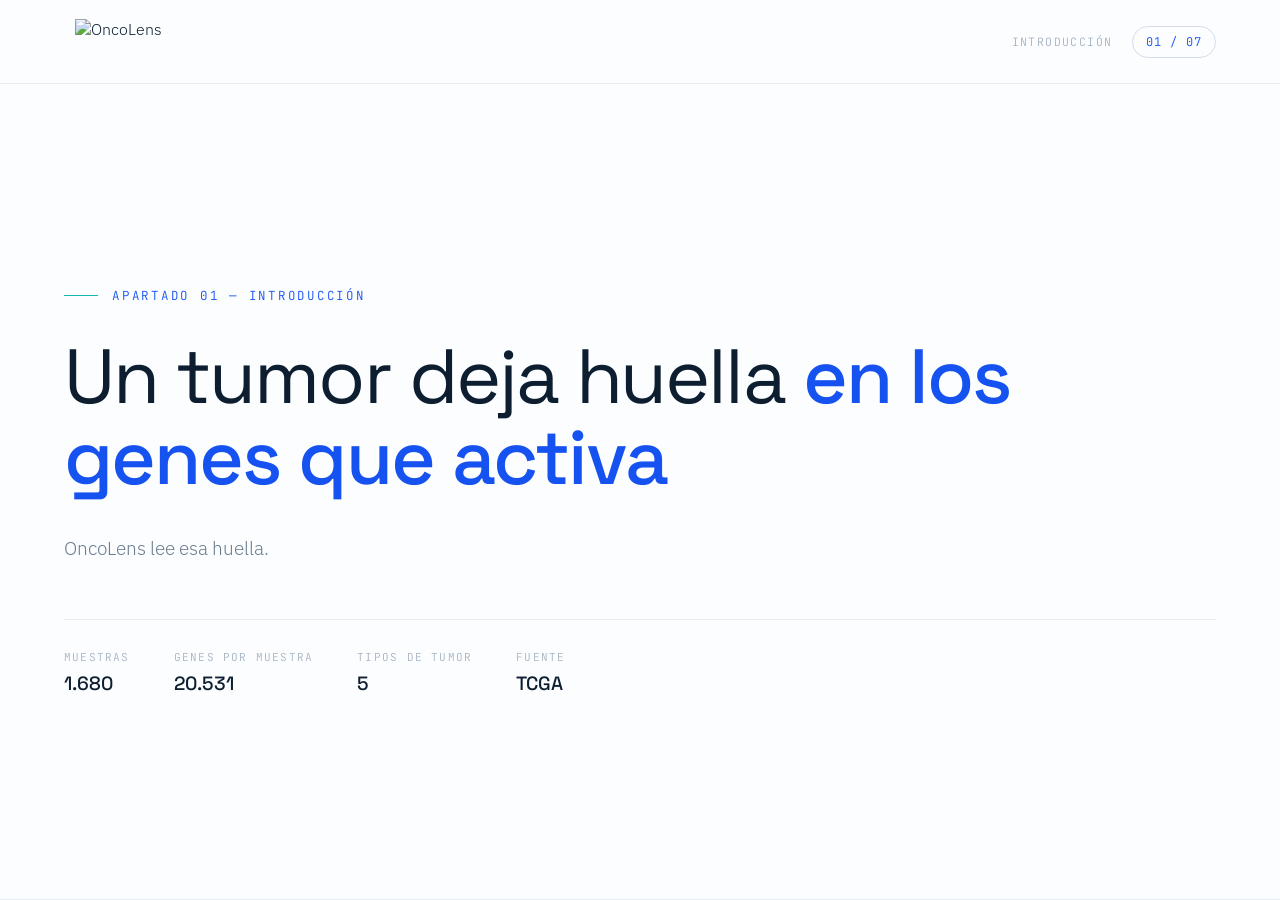
==== docs/tour/01-intro oncolens/index-01intro.html @ 460b9882 "feat(web): added script zoom skin" ====
<!DOCTYPE html>
<html lang="es">
<head>
  <meta charset="UTF-8">
  <meta name="viewport" content="width=device-width, initial-scale=1.0">
  <title>OncoLens · 01 Introducción</title>

  <link rel="preconnect" href="https://fonts.googleapis.com">
  <link rel="preconnect" href="https://fonts.gstatic.com" crossorigin>
  <link href="https://fonts.googleapis.com/css2?family=Space+Grotesk:wght@300;400;500;600&family=IBM+Plex+Sans:wght@300;400;500&family=JetBrains+Mono:wght@300;400;500&display=swap" rel="stylesheet">

  <link rel="stylesheet" href="../styles-tour.css">
  <link rel="stylesheet" href="../lente-styles.css">
</head>
<body class="tour-page">

<header class="tour-header">
  <a href="../../index.html" class="tour-logo">
    <img src="../../assets/img/logo/logo-OncoLens-Lupa-Genomics & Research.png"
         srcset="../../assets/img/logo-oncolens@2x.png 2x, ../../assets/img/logo-oncolens@3x.png 3x"
         alt="OncoLens" width="168" height="46">
  </a>
  <nav class="tour-nav">
    <span class="tour-chapter">Introducción</span>
    <span class="tour-progress">01 / 07</span>
  </nav>
</header>

<main class="tour-container">

  <!-- 1 · PORTADA -->
  <section class="tour-section tour-cover">
    <div class="tour-inner">
      <p class="tour-eyebrow">Apartado 01 — Introducción</p>
      <h1 class="tour-display">Un tumor deja huella <strong>en los genes que activa</strong></h1>
      <p class="tour-lead">OncoLens lee esa huella.</p>
      <dl class="tour-cover-meta">
        <div><dt>Muestras</dt><dd>1.680</dd></div>
        <div><dt>Genes por muestra</dt><dd>20.531</dd></div>
        <div><dt>Tipos de tumor</dt><dd>5</dd></div>
        <div><dt>Fuente</dt><dd>TCGA</dd></div>
      </dl>
    </div>
  </section>

  <!-- 2 · QUÉ ES -->
  <section class="tour-section tour-section--surface">
    <div class="tour-inner">
      <p class="tour-eyebrow">Qué es y qué hace</p>
      <h2 class="tour-h2">Una aplicación web que clasifica tejido a partir de su perfil molecular</h2>
      <p class="tour-lead">OncoLens diferencia muestras de tejido obtenidas en una biopsia entre <strong>tejido sano y tejido tumoral</strong>. Si el tejido es tumoral, distingue después entre <strong>cinco tipos de cáncer</strong>.</p>
      <div class="tour-grid">
        <article class="tour-card"><span class="tour-card-num">BRCA</span><p><strong>Mama</strong></p></article>
        <article class="tour-card"><span class="tour-card-num">KIRC</span><p><strong>Riñón</strong></p></article>
        <article class="tour-card"><span class="tour-card-num">LUAD</span><p><strong>Pulmón</strong></p></article>
        <article class="tour-card"><span class="tour-card-num">PRAD</span><p><strong>Próstata</strong></p></article>
        <article class="tour-card"><span class="tour-card-num">COAD</span><p><strong>Colon</strong></p></article>
      </div>
    </div>
  </section>

  <!-- 3 · CÓMO FUNCIONA -->
  <section class="tour-section">
    <div class="tour-inner">
      <p class="tour-eyebrow">Cómo funciona</p>
      <h2 class="tour-h2">Se le entrega un archivo, devuelve una clasificación</h2>
      <p class="tour-lead">El programa admite un documento <em>xlsx</em>, <em>csv</em> o <em>tsv</em> con la expresión génica RNA-Seq de la muestra. A partir de ahí, dos modelos entrenados en cascada responden en orden.</p>
      <div class="tour-chain">
        <div class="tour-chain-node"><span>Entrada</span><strong>Archivo RNA-Seq</strong></div>
        <div class="tour-chain-link" aria-hidden="true">
          <svg width="20" height="14" viewBox="0 0 20 14" fill="none"><path d="M1 7h17M18 7l-5-5M18 7l-5 5" stroke="currentColor" stroke-width="1.4" stroke-linecap="round" stroke-linejoin="round"/></svg>
        </div>
        <div class="tour-chain-node is-accent"><span>Modelo 1</span><strong>¿Tumoral o sano?</strong></div>
        <div class="tour-chain-link" aria-hidden="true">
          <svg width="20" height="14" viewBox="0 0 20 14" fill="none"><path d="M1 7h17M18 7l-5-5M18 7l-5 5" stroke="currentColor" stroke-width="1.4" stroke-linecap="round" stroke-linejoin="round"/></svg>
        </div>
        <div class="tour-chain-node is-data"><span>Modelo 2</span><strong>¿De qué órgano?</strong></div>
      </div>
      <p class="tour-note">Si el Modelo 1 concluye que el tejido es sano, el proceso termina ahí. Solo las muestras clasificadas como tumorales pasan al Modelo 2.</p>
    </div>
  </section>

  <section class="tour-section tour-section--surface">
  <div class="tour-inner tour-split">
    <div>
      <p class="tour-eyebrow">Biología · antes de empezar</p>
      <h2 class="tour-h2">Todo esto ocurre <strong>a una escala que no vemos</strong></h2>
      <p class="tour-lead">Una biopsia empieza aquí: en un cuerpo, en un trozo de tejido del tamaño de un grano de arroz.</p>
      <p class="tour-lead">Dentro hay células. Dentro de cada célula, un núcleo. Y dentro del núcleo, los genes cuya actividad mide OncoLens.</p>

      <dl class="lens-readout">
        <div>
          <dt>Campo de visión</dt>
          <dd><span id="fovN">28,0</span> <em id="fovU">cm</em></dd>
        </div>
        <div>
          <dt>Aumento</dt>
          <dd>×<span id="magN">1</span></dd>
        </div>
      </dl>

      <div class="lens-ctl">
        <button type="button" class="lens-btn" id="lensPlay">Descender de escala</button>
        <span class="lens-hint">o arrastra sobre la imagen</span>
      </div>

      <p class="tour-note">Maqueta con dos capas de seis. Faltan tejido, célula, núcleo y ADN.</p>
    </div>

    <figure class="tour-figure">
      <div class="lens" id="lens">
        <div class="lens-layer" id="lensA"><img src="lente-01-brazo.webp" alt="Brazo sostenido por una mano"></div>
        <div class="lens-layer" id="lensB"><img src="lente-02-piel.webp" alt="Superficie de la piel ampliada"></div>
        <div class="lens-ret"><span></span><span></span><span></span><span></span></div>
        <div class="lens-scale"><b><span id="barN">28,0</span><i id="barU">cm</i></b><u></u></div>
      </div>
      <figcaption class="tour-figcaption">De la piel a la superficie cutánea · 28 cm → 1,2 mm</figcaption>
      <div class="lens-credits">
        <p><span>01</span> Brazo — <a href="https://www.pexels.com/" target="_blank" rel="noopener">Pexels</a> · licencia libre</p>
        <p><span>02</span> Superficie cutánea — <a href="https://www.pexels.com/" target="_blank" rel="noopener">Pexels</a> · licencia libre</p>
        <p><span>03</span> Tejido — KRT5 en cáncer de piel, anticuerpo CAB000027 · <a href="https://www.proteinatlas.org/ENSG00000186081-KRT5/cancer/skin+cancer#img" target="_blank" rel="noopener">Human Protein Atlas</a> · <a href="https://creativecommons.org/licenses/by/4.0/" target="_blank" rel="noopener">CC BY 4.0</a></p>
      </div>
    </figure>
  </div>
</section>


  <!-- 4 · BIOLOGÍA · EL ADN -->
  <section class="tour-section tour-section--surface">
    <div class="tour-inner tour-split">
      <div>
        <p class="tour-eyebrow">Biología · 1 de 4</p>
        <h2 class="tour-h2">Cada célula guarda un libro de recetas</h2>
        <p class="tour-lead">En cada célula de nuestro organismo hay un <strong>núcleo</strong> donde se almacena la información genética en forma de <strong>ADN</strong>.</p>
        <p class="tour-lead">El ADN es una molécula que contiene todas las instrucciones necesarias para que funcione el cuerpo. El manual de instrucciones de la vida.</p>
      </div>
      <figure class="tour-figure">
        <svg viewBox="0 0 200 380" xmlns="http://www.w3.org/2000/svg" role="img" aria-label="Doble hélice de ADN">
        <line x1="85.1" y1="10.0" x2="114.9" y2="10.0" stroke="#A6B4C2" stroke-width="3.2" stroke-linecap="round"/>
        <line x1="66.6" y1="24.6" x2="133.4" y2="24.6" stroke="#14B8B3" stroke-width="3.2" stroke-linecap="round"/>
        <line x1="55.7" y1="39.2" x2="144.3" y2="39.2" stroke="#A6B4C2" stroke-width="3.2" stroke-linecap="round"/>
        <line x1="55.0" y1="53.8" x2="145.0" y2="53.8" stroke="#14B8B3" stroke-width="3.2" stroke-linecap="round"/>
        <line x1="64.6" y1="68.4" x2="135.4" y2="68.4" stroke="#A6B4C2" stroke-width="3.2" stroke-linecap="round"/>
        <line x1="82.2" y1="83.0" x2="117.8" y2="83.0" stroke="#14B8B3" stroke-width="3.2" stroke-linecap="round"/>
        <line x1="75.2" y1="112.2" x2="124.8" y2="112.2" stroke="#A6B4C2" stroke-width="3.2" stroke-linecap="round"/>
        <line x1="60.1" y1="126.8" x2="139.9" y2="126.8" stroke="#14B8B3" stroke-width="3.2" stroke-linecap="round"/>
        <line x1="54.0" y1="141.4" x2="146.0" y2="141.4" stroke="#A6B4C2" stroke-width="3.2" stroke-linecap="round"/>
        <line x1="58.5" y1="156.0" x2="141.5" y2="156.0" stroke="#14B8B3" stroke-width="3.2" stroke-linecap="round"/>
        <line x1="72.5" y1="170.6" x2="127.5" y2="170.6" stroke="#A6B4C2" stroke-width="3.2" stroke-linecap="round"/>
        <line x1="85.4" y1="199.8" x2="114.6" y2="199.8" stroke="#14B8B3" stroke-width="3.2" stroke-linecap="round"/>
        <line x1="66.8" y1="214.4" x2="133.2" y2="214.4" stroke="#A6B4C2" stroke-width="3.2" stroke-linecap="round"/>
        <line x1="55.8" y1="229.0" x2="144.2" y2="229.0" stroke="#14B8B3" stroke-width="3.2" stroke-linecap="round"/>
        <line x1="54.9" y1="243.6" x2="145.1" y2="243.6" stroke="#A6B4C2" stroke-width="3.2" stroke-linecap="round"/>
        <line x1="64.4" y1="258.2" x2="135.6" y2="258.2" stroke="#14B8B3" stroke-width="3.2" stroke-linecap="round"/>
        <line x1="81.9" y1="272.8" x2="118.1" y2="272.8" stroke="#A6B4C2" stroke-width="3.2" stroke-linecap="round"/>
        <line x1="75.5" y1="302.0" x2="124.5" y2="302.0" stroke="#14B8B3" stroke-width="3.2" stroke-linecap="round"/>
        <line x1="60.2" y1="316.6" x2="139.8" y2="316.6" stroke="#A6B4C2" stroke-width="3.2" stroke-linecap="round"/>
        <line x1="54.0" y1="331.2" x2="146.0" y2="331.2" stroke="#14B8B3" stroke-width="3.2" stroke-linecap="round"/>
        <line x1="58.4" y1="345.8" x2="141.6" y2="345.8" stroke="#A6B4C2" stroke-width="3.2" stroke-linecap="round"/>
        <line x1="72.2" y1="360.4" x2="127.8" y2="360.4" stroke="#14B8B3" stroke-width="3.2" stroke-linecap="round"/>
        <path d="M100.0,0.0 L112.4,8.3 L123.9,16.5 L133.6,24.8 L140.8,33.0 L145.0,41.3 L145.9,49.6 L143.3,57.8 L137.6,66.1 L129.0,74.3 L118.3,82.6 L106.3,90.9 L93.7,99.1 L81.7,107.4 L71.0,115.7 L62.4,123.9 L56.7,132.2 L54.1,140.4 L55.0,148.7 L59.2,157.0 L66.4,165.2 L76.1,173.5 L87.6,181.7 L100.0,190.0 L112.4,198.3 L123.9,206.5 L133.6,214.8 L140.8,223.0 L145.0,231.3 L145.9,239.6 L143.3,247.8 L137.6,256.1 L129.0,264.3 L118.3,272.6 L106.3,280.9 L93.7,289.1 L81.7,297.4 L71.0,305.7 L62.4,313.9 L56.7,322.2 L54.1,330.4 L55.0,338.7 L59.2,347.0 L66.4,355.2 L76.1,363.5 L87.6,371.7 L100.0,380.0" fill="none" stroke="#1652F0" stroke-width="5.5" stroke-linecap="round" stroke-linejoin="round"/>
        <path d="M100.0,0.0 L87.6,8.3 L76.1,16.5 L66.4,24.8 L59.2,33.0 L55.0,41.3 L54.1,49.6 L56.7,57.8 L62.4,66.1 L71.0,74.3 L81.7,82.6 L93.7,90.9 L106.3,99.1 L118.3,107.4 L129.0,115.7 L137.6,123.9 L143.3,132.2 L145.9,140.4 L145.0,148.7 L140.8,157.0 L133.6,165.2 L123.9,173.5 L112.4,181.7 L100.0,190.0 L87.6,198.3 L76.1,206.5 L66.4,214.8 L59.2,223.0 L55.0,231.3 L54.1,239.6 L56.7,247.8 L62.4,256.1 L71.0,264.3 L81.7,272.6 L93.7,280.9 L106.3,289.1 L118.3,297.4 L129.0,305.7 L137.6,313.9 L143.3,322.2 L145.9,330.4 L145.0,338.7 L140.8,347.0 L133.6,355.2 L123.9,363.5 L112.4,371.7 L100.0,380.0" fill="none" stroke="#0C1E30" stroke-width="5.5" stroke-linecap="round" stroke-linejoin="round" opacity="0.82"/>
      </svg>
        <figcaption class="tour-figcaption">ADN — doble hélice</figcaption>
      </figure>
    </div>
  </section>

  <!-- 5 · BIOLOGÍA · LOS GENES -->
  <section class="tour-section">
    <div class="tour-inner">
      <p class="tour-eyebrow">Biología · 2 de 4</p>
      <h2 class="tour-h2">Esa molécula está dividida en genes</h2>
      <p class="tour-lead">Cada <strong>gen</strong> es una instrucción concreta para hacer una cosa específica. El genoma humano tiene unos <strong>20.000</strong>.</p>
      <p class="tour-lead">Pero no todos están activos a la vez. Todas las células tienen los mismos genes y cada tipo de célula usa solo algunos: una célula de pulmón enciende un conjunto distinto al de una célula de próstata. Mismo libro, recetas diferentes.</p>
      <p class="tour-note">A ese nivel de actividad de cada gen se le llama <strong>expresión génica</strong>. Un gen puede estar apagado, a medio gas, o funcionando a pleno rendimiento.</p>
    </div>
  </section>

  <!-- 6 · BIOLOGÍA · EL mRNA -->
  <section class="tour-section tour-section--surface">
    <div class="tour-inner">
      <p class="tour-eyebrow">Biología · 3 de 4</p>
      <h2 class="tour-h2">Un gen activo se copia en ARN mensajero</h2>
      <p class="tour-lead">Cuando la célula necesita una instrucción, hace <strong>copias temporales</strong> de ese gen. Esas copias se llaman <strong>ARN mensajero</strong> (mRNA). Son la fotocopia que llevas a la cocina para no manchar el libro.</p>
      <p class="tour-lead">Con esa fotocopia la célula fabrica una <strong>proteína</strong>, y las proteínas hacen todo el trabajo: colágeno para la piel, hemoglobina para transportar oxígeno, enzimas para digerir. Cuanto más se usa una receta, más fotocopias hay.</p>
      <div class="tour-chain">
        <div class="tour-chain-node"><span>Núcleo</span><strong>ADN</strong></div>
        <div class="tour-chain-link" aria-hidden="true">
          <svg width="20" height="14" viewBox="0 0 20 14" fill="none"><path d="M1 7h17M18 7l-5-5M18 7l-5 5" stroke="currentColor" stroke-width="1.4" stroke-linecap="round" stroke-linejoin="round"/></svg>
        </div>
        <div class="tour-chain-node"><span>Segmento</span><strong>Gen activo</strong></div>
        <div class="tour-chain-link" aria-hidden="true">
          <svg width="20" height="14" viewBox="0 0 20 14" fill="none"><path d="M1 7h17M18 7l-5-5M18 7l-5 5" stroke="currentColor" stroke-width="1.4" stroke-linecap="round" stroke-linejoin="round"/></svg>
        </div>
        <div class="tour-chain-node is-accent"><span>Copia temporal</span><strong>mRNA</strong></div>
        <div class="tour-chain-link" aria-hidden="true">
          <svg width="20" height="14" viewBox="0 0 20 14" fill="none"><path d="M1 7h17M18 7l-5-5M18 7l-5 5" stroke="currentColor" stroke-width="1.4" stroke-linecap="round" stroke-linejoin="round"/></svg>
        </div>
        <div class="tour-chain-node is-data"><span>Producto</span><strong>Proteína</strong></div>
      </div>
    </div>
  </section>

  <!-- 7 · BIOLOGÍA · RNA-SEQ -->
  <section class="tour-section">
    <div class="tour-inner">
      <p class="tour-eyebrow">Biología · 4 de 4</p>
      <h2 class="tour-h2">RNA-Seq cuenta esas copias</h2>
      <p class="tour-lead">Es la técnica de laboratorio que mide qué genes están activos en una muestra de tejido, y cuánto.</p>
      <div class="tour-steps">
        <div class="tour-step">
          <span class="tour-step-num">01</span>
          <div class="tour-step-body"><h4>Extraer</h4><p>Se aísla todo el ARN mensajero presente en la muestra de tejido.</p></div>
        </div>
        <div class="tour-step">
          <span class="tour-step-num">02</span>
          <div class="tour-step-body"><h4>Secuenciar</h4><p>Se corta en fragmentos pequeños y se identifica de qué gen procede cada uno.</p></div>
        </div>
        <div class="tour-step">
          <span class="tour-step-num">03</span>
          <div class="tour-step-body"><h4>Contar</h4><p>Se suman las copias de cada gen. Más copias, más activo está ese gen.</p></div>
        </div>
        <div class="tour-step">
          <span class="tour-step-num">04</span>
          <div class="tour-step-body"><h4>Obtener el perfil</h4><p>Un número por gen: <strong>20.531 valores</strong> que describen ese tejido por completo.</p></div>
        </div>
      </div>
      <p class="tour-note">Un tumor tiene un patrón de expresión distinto al del tejido sano del mismo órgano. Esa diferencia es lo que el modelo aprende a detectar.</p>
    </div>
  </section>

  <!-- 8 · QUÉ SOLUCIONA -->
  <section class="tour-section tour-section--surface">
    <div class="tour-inner">
      <p class="tour-eyebrow">Qué soluciona</p>
      <h2 class="tour-h2">Una segunda capa de evidencia, molecular y rápida</h2>
      <p class="tour-lead">Determinar el origen de un tumor es hoy trabajo de la histopatología, y en casos ambiguos el margen de duda es real. Un perfil molecular no la reemplaza, pero aporta un criterio independiente basado en datos.</p>
      <div class="tour-grid">
        <article class="tour-card">
          <span class="tour-card-num">01</span>
          <h3 class="tour-h3">Automatiza el análisis</h3>
          <p>Clasifica un perfil de 20.531 genes en segundos, sin intervención manual.</p>
        </article>
        <article class="tour-card">
          <span class="tour-card-num">02</span>
          <h3 class="tour-h3">Explica su decisión</h3>
          <p>Devuelve qué genes pesaron en el resultado. No es una caja negra.</p>
        </article>
        <article class="tour-card">
          <span class="tour-card-num">03</span>
          <h3 class="tour-h3">Acelera la investigación</h3>
          <p>Permite tipificar lotes de muestras y explorar patrones de expresión.</p>
        </article>
      </div>
    </div>
  </section>

  <!-- 9 · A QUIÉN VA DIRIGIDO -->
  <section class="tour-section">
    <div class="tour-inner">
      <p class="tour-eyebrow">A quién va dirigido</p>
      <h2 class="tour-h2">A quien trabaja con datos genómicos, o quiere entenderlos</h2>
      <div class="tour-limits">
        <article class="tour-limit">
          <h4>Investigación en oncología</h4>
          <p>Grupos que trabajan con perfiles de expresión y necesitan tipificar muestras.</p>
        </article>
        <article class="tour-limit">
          <h4>Laboratorios moleculares</h4>
          <p>Como herramienta de apoyo y contraste sobre datos ya secuenciados.</p>
        </article>
        <article class="tour-limit">
          <h4>Docencia y aprendizaje</h4>
          <p>Estudiantes de bioinformática y ciencia de datos que quieren ver un pipeline real de principio a fin.</p>
        </article>
      </div>
    </div>
  </section>

  <!-- 10 · LO QUE NO ES -->
  <section class="tour-section tour-section--surface">
    <div class="tour-inner">
      <p class="tour-eyebrow">Lo que no es</p>
      <h2 class="tour-h2">Los límites, con la misma honestidad</h2>
      <div class="tour-callout">
        <span>Aviso</span>
        <p><strong>OncoLens no es una herramienta diagnóstica.</strong> Es un proyecto académico de apoyo a la investigación. Sus resultados no constituyen un diagnóstico médico ni sustituyen la valoración de un profesional sanitario.</p>
      </div>
      <div class="tour-limits">
        <article class="tour-limit">
          <h4>Cinco tipos, no todos</h4>
          <p>Ante un tumor de otro órgano devolvería una de esas cinco etiquetas, necesariamente equivocada.</p>
        </article>
        <article class="tour-limit">
          <h4>Población no representativa</h4>
          <p>TCGA recoge mayoritariamente población estadounidense. La generalización a otras poblaciones no está validada.</p>
        </article>
        <article class="tour-limit">
          <h4>No sustituye al patólogo</h4>
          <p>El diagnóstico se establece por histopatología. Esto es una capa complementaria, nunca un reemplazo.</p>
        </article>
        <article class="tour-limit">
          <h4>Sin contexto clínico</h4>
          <p>El modelo solo ve expresión génica: ni edad, ni sexo, ni historial, ni datos de la biopsia.</p>
        </article>
      </div>
    </div>
  </section>

  <!-- 11 · CIERRE + SIGUIENTE -->
  <section class="tour-section tour-section--end">
    <div class="tour-end-inner">
      <p class="tour-end-label">Siguiente apartado</p>
      <p class="tour-end-next">02 · Los datos y la metodología</p>
      <button type="button" class="tour-btn-next" onclick="nextApartado()">
        Continuar
        <svg width="17" height="17" viewBox="0 0 16 16" fill="none" aria-hidden="true">
          <path d="M3 8h10M13 8L9 4M13 8l-4 4" stroke="currentColor" stroke-width="1.4" stroke-linecap="round" stroke-linejoin="round"/>
        </svg>
      </button>
      <p class="tour-hint">También puedes pulsar <kbd>→</kbd> o <kbd>Espacio</kbd></p>
    </div>
    <footer class="tour-footer">
      <p>OncoLens · Proyecto académico · Bootcamp Data Analyst II · 2026</p>
    </footer>
  </section>

</main>

<!--<script src="../script-tour.js"></script>-->
<script src="../lente-script.js"></script>
</body>
</html>
---- docs/tour/styles-tour.css ----
/* =============================================================
   STYLES-TOUR.CSS — Modo presentación de OncoLens
   Mismos tokens que style.css. Tipografía escalada para
   proyección: cada sección ocupa una pantalla.
   ============================================================= */

:root {
  --bg: #FBFDFF;
  --surface: #FFFFFF;
  --ink: #0C1E30;
  --ink-soft: #6B7C8F;
  --ink-faint: #A6B4C2;
  --accent: #1652F0;
  --accent-hover: #0F3FC7;
  --line: #E7EDF4;
  --line-strong: #D2DCE8;
  --data: #14B8B3;

  --font-display: 'Space Grotesk', sans-serif;
  --font-body: 'IBM Plex Sans', sans-serif;
  --font-mono: 'JetBrains Mono', monospace;

  --header-h: 84px;
  --gutter: 64px;
}

* { margin: 0; padding: 0; box-sizing: border-box; }

html { scroll-behavior: smooth; }

body.tour-page {
  background: var(--bg);
  color: var(--ink);
  font-family: var(--font-body);
  font-weight: 300;
  -webkit-font-smoothing: antialiased;
  overflow-x: hidden;
}

a { color: inherit; text-decoration: none; }

/* =============================================================
   CABECERA
   ============================================================= */

.tour-header {
  position: fixed;
  inset: 0 0 auto 0;
  height: var(--header-h);
  display: flex;
  align-items: center;
  justify-content: space-between;
  padding: 0 var(--gutter) 0 calc(var(--gutter) + 11px);
  background: rgba(251, 253, 255, 0.86);
  backdrop-filter: blur(14px);
  -webkit-backdrop-filter: blur(14px);
  border-bottom: 1px solid var(--line);
  z-index: 100;
}

.tour-logo img {
  height: 46px;
  width: auto;
  display: block;
}

.tour-logo:focus-visible {
  outline: 2px solid var(--accent);
  outline-offset: 6px;
  border-radius: 4px;
}

.tour-nav {
  display: flex;
  align-items: center;
  gap: 20px;
}

.tour-chapter {
  font-family: var(--font-mono);
  font-size: 11.5px;
  letter-spacing: 0.12em;
  text-transform: uppercase;
  color: var(--ink-faint);
}

.tour-progress {
  font-family: var(--font-mono);
  font-size: 12px;
  letter-spacing: 0.08em;
  color: var(--accent);
  padding: 7px 13px;
  border: 1px solid var(--line-strong);
  border-radius: 100px;
}

/* =============================================================
   CONTENEDOR CON SCROLL SNAP
   ============================================================= */

.tour-container {
  margin-top: var(--header-h);
  height: calc(100vh - var(--header-h));
  overflow-y: scroll;
  scroll-snap-type: y mandatory;
  scroll-behavior: smooth;
  scrollbar-width: none;
}

.tour-container::-webkit-scrollbar { display: none; }

/* =============================================================
   SECCIONES
   ============================================================= */

.tour-section {
  min-height: calc(100vh - var(--header-h));
  scroll-snap-align: start;
  scroll-snap-stop: always;
  display: flex;
  align-items: center;
  padding: 72px var(--gutter);
  border-bottom: 1px solid var(--line);
}

.tour-section:last-child { border-bottom: none; }

.tour-section--surface { background: var(--surface); }

.tour-inner {
  width: 100%;
  max-width: 1180px;
  margin: 0 auto;
}

/* Rejilla de dos columnas: texto + figura */
.tour-split {
  display: grid;
  grid-template-columns: 1.15fr 0.85fr;
  gap: 72px;
  align-items: center;
}

.tour-split--figure-left { grid-template-columns: 0.85fr 1.15fr; }
.tour-split--figure-left .tour-figure { order: -1; }

/* =============================================================
   TIPOGRAFÍA
   ============================================================= */

.tour-eyebrow {
  display: flex;
  align-items: center;
  gap: 14px;
  font-family: var(--font-mono);
  font-size: 12.5px;
  letter-spacing: 0.14em;
  text-transform: uppercase;
  color: var(--accent);
  margin-bottom: 32px;
}

.tour-eyebrow::before {
  content: '';
  width: 34px;
  height: 1px;
  background: var(--data);
  flex-shrink: 0;
}

.tour-display {
  font-family: var(--font-display);
  font-size: clamp(42px, 6vw, 82px);
  font-weight: 400;
  line-height: 1.06;
  letter-spacing: -0.025em;
}

.tour-display strong {
  font-weight: 500;
  color: var(--accent);
}

.tour-h2 {
  font-family: var(--font-display);
  font-size: clamp(30px, 3.9vw, 52px);
  font-weight: 400;
  line-height: 1.14;
  letter-spacing: -0.02em;
  margin-bottom: 28px;
}

.tour-h2 strong { font-weight: 500; color: var(--accent); }

.tour-h3 {
  font-family: var(--font-display);
  font-size: clamp(19px, 1.6vw, 23px);
  font-weight: 500;
  letter-spacing: -0.01em;
  margin-bottom: 12px;
}

.tour-lead {
  font-size: clamp(17px, 1.5vw, 22px);
  line-height: 1.62;
  color: var(--ink-soft);
  max-width: 62ch;
}

.tour-lead + .tour-lead { margin-top: 20px; }

.tour-lead strong {
  color: var(--ink);
  font-weight: 500;
}

.tour-lead em {
  font-style: normal;
  font-family: var(--font-mono);
  font-size: 0.88em;
  color: var(--ink);
}

.tour-note {
  margin-top: 34px;
  padding-left: 20px;
  border-left: 2px solid var(--line-strong);
  font-size: clamp(14px, 1.05vw, 16px);
  line-height: 1.62;
  color: var(--ink-faint);
  max-width: 58ch;
}

/* =============================================================
   PORTADA
   ============================================================= */

.tour-cover .tour-display { margin-bottom: 34px; }

.tour-cover-meta {
  display: flex;
  flex-wrap: wrap;
  gap: 14px 44px;
  margin-top: 56px;
  padding-top: 30px;
  border-top: 1px solid var(--line);
}

.tour-cover-meta div { min-width: 0; }

.tour-cover-meta dt {
  font-family: var(--font-mono);
  font-size: 11px;
  letter-spacing: 0.11em;
  text-transform: uppercase;
  color: var(--ink-faint);
  margin-bottom: 7px;
}

.tour-cover-meta dd {
  font-family: var(--font-display);
  font-size: clamp(17px, 1.5vw, 21px);
  font-weight: 500;
  color: var(--ink);
}

/* =============================================================
   TARJETAS EN REJILLA (hairline, como en el sitio)
   ============================================================= */

.tour-grid {
  display: grid;
  grid-template-columns: repeat(auto-fit, minmax(230px, 1fr));
  gap: 1px;
  background: var(--line);
  border: 1px solid var(--line);
  border-radius: 12px;
  overflow: hidden;
  margin-top: 44px;
}

.tour-card {
  background: var(--bg);
  padding: 34px 30px;
}

.tour-section--surface .tour-card { background: var(--surface); }

.tour-card-num {
  font-family: var(--font-mono);
  font-size: 11px;
  letter-spacing: 0.11em;
  color: var(--ink-faint);
  display: block;
  margin-bottom: 14px;
}

.tour-card p {
  font-size: clamp(14px, 1.05vw, 16px);
  line-height: 1.65;
  color: var(--ink-soft);
}

.tour-card p strong { color: var(--ink); font-weight: 500; }

/* =============================================================
   PASOS NUMERADOS (RNA-Seq)
   ============================================================= */

.tour-steps {
  display: grid;
  gap: 0;
  margin-top: 40px;
}

.tour-step {
  display: grid;
  grid-template-columns: 60px 1fr;
  gap: 26px;
  align-items: baseline;
  padding: 22px 0;
  border-top: 1px solid var(--line);
}

.tour-step:last-child { border-bottom: 1px solid var(--line); }

.tour-step-num {
  font-family: var(--font-mono);
  font-size: 13px;
  color: var(--accent);
  letter-spacing: 0.06em;
}

.tour-step-body h4 {
  font-family: var(--font-display);
  font-size: clamp(16px, 1.3vw, 19px);
  font-weight: 500;
  margin-bottom: 6px;
}

.tour-step-body p {
  font-size: clamp(14px, 1.05vw, 16px);
  line-height: 1.62;
  color: var(--ink-soft);
}

/* =============================================================
   CADENA / FLUJO (ADN → gen → mRNA → número)
   ============================================================= */

.tour-chain {
  display: flex;
  align-items: stretch;
  gap: 0;
  margin-top: 46px;
  flex-wrap: wrap;
}

.tour-chain-node {
  flex: 1 1 150px;
  background: var(--surface);
  border: 1px solid var(--line-strong);
  border-radius: 10px;
  padding: 22px 20px;
  text-align: center;
}

.tour-section--surface .tour-chain-node { background: var(--bg); }

.tour-chain-node span {
  display: block;
  font-family: var(--font-mono);
  font-size: 10.5px;
  letter-spacing: 0.11em;
  text-transform: uppercase;
  color: var(--ink-faint);
  margin-bottom: 9px;
}

.tour-chain-node strong {
  font-family: var(--font-display);
  font-size: clamp(15px, 1.25vw, 18px);
  font-weight: 500;
  color: var(--ink);
}

.tour-chain-node.is-accent { border-color: var(--accent); }
.tour-chain-node.is-accent strong { color: var(--accent); }
.tour-chain-node.is-data { border-color: var(--data); }
.tour-chain-node.is-data strong { color: #0F766E; }

.tour-chain-link {
  flex: 0 0 44px;
  display: grid;
  place-items: center;
  color: var(--line-strong);
}

/* =============================================================
   LISTA DE LÍMITES ("lo que no es")
   ============================================================= */

.tour-limits {
  display: grid;
  grid-template-columns: repeat(auto-fit, minmax(270px, 1fr));
  gap: 30px 44px;
  margin-top: 44px;
}

.tour-limit { border-left: 2px solid var(--line-strong); padding-left: 24px; }

.tour-limit h4 {
  font-family: var(--font-display);
  font-size: clamp(16px, 1.3vw, 19px);
  font-weight: 500;
  margin-bottom: 9px;
}

.tour-limit p {
  font-size: clamp(14px, 1.05vw, 16px);
  line-height: 1.62;
  color: var(--ink-soft);
}

/* =============================================================
   AVISO DESTACADO
   ============================================================= */

.tour-callout {
  margin-top: 44px;
  background: #FFF7ED;
  border: 1px solid #FDBA74;
  border-radius: 10px;
  padding: 28px 32px;
  max-width: 900px;
}

.tour-callout span {
  display: block;
  font-family: var(--font-mono);
  font-size: 10.5px;
  letter-spacing: 0.14em;
  text-transform: uppercase;
  color: #C2410C;
  margin-bottom: 12px;
}

.tour-callout p {
  font-size: clamp(15px, 1.15vw, 17px);
  line-height: 1.62;
  color: #7C2D12;
}

.tour-callout strong { font-weight: 600; }

/* =============================================================
   FIGURAS
   ============================================================= */

.tour-figure {
  display: flex;
  flex-direction: column;
  align-items: center;
  gap: 20px;
}

.tour-figure svg { width: 100%; height: auto; max-height: 58vh; }

.tour-figure img {
  width: 100%;
  height: auto;
  border-radius: 12px;
  border: 1px solid var(--line);
}

.tour-figcaption {
  font-family: var(--font-mono);
  font-size: 11.5px;
  letter-spacing: 0.06em;
  color: var(--ink-faint);
  text-align: center;
  line-height: 1.6;
  max-width: 34ch;
}

/* =============================================================
   SECCIÓN FINAL + BOTÓN SIGUIENTE
   ============================================================= */

.tour-section--end {
  flex-direction: column;
  justify-content: center;
  text-align: center;
}

.tour-end-inner {
  display: flex;
  flex-direction: column;
  align-items: center;
  gap: 30px;
  margin: auto 0;
}

.tour-end-label {
  font-family: var(--font-mono);
  font-size: 11.5px;
  letter-spacing: 0.14em;
  text-transform: uppercase;
  color: var(--ink-faint);
}

.tour-end-next {
  font-family: var(--font-display);
  font-size: clamp(26px, 3vw, 40px);
  font-weight: 400;
  letter-spacing: -0.02em;
  color: var(--ink);
}

.tour-btn-next {
  display: inline-flex;
  align-items: center;
  gap: 14px;
  padding: 17px 34px;
  background: var(--accent);
  color: var(--surface);
  border: none;
  border-radius: 100px;
  font-family: var(--font-body);
  font-size: 15.5px;
  font-weight: 400;
  letter-spacing: 0.01em;
  cursor: pointer;
  transition: background 0.25s ease, transform 0.25s ease;
}

.tour-btn-next:hover {
  background: var(--accent-hover);
  transform: translateY(-1px);
}

.tour-btn-next svg { transition: transform 0.25s ease; }
.tour-btn-next:hover svg { transform: translateX(4px); }

.tour-btn-next:focus-visible {
  outline: 2px solid var(--ink);
  outline-offset: 4px;
}

.tour-hint {
  font-size: 13px;
  color: var(--ink-faint);
}

.tour-hint kbd {
  font-family: var(--font-mono);
  font-size: 11.5px;
  padding: 3px 8px;
  border: 1px solid var(--line-strong);
  border-radius: 4px;
  background: var(--surface);
  color: var(--ink-soft);
}

.tour-footer {
  width: 100%;
  padding-top: 26px;
  border-top: 1px solid var(--line);
  font-size: 12px;
  color: var(--ink-faint);
}

/* =============================================================
   RESPONSIVE
   ============================================================= */

@media (max-width: 1040px) {
  .tour-split,
  .tour-split--figure-left {
    grid-template-columns: 1fr;
    gap: 44px;
  }
  .tour-split--figure-left .tour-figure { order: 0; }
  .tour-figure svg { max-height: 36vh; }
}

@media (max-width: 720px) {
  :root { --gutter: 24px; --header-h: 68px; }

  .tour-header { padding: 0 var(--gutter); }
  .tour-logo img { height: 36px; }
  .tour-chapter { display: none; }

  .tour-section { padding: 48px var(--gutter); }
  .tour-cover-meta { gap: 20px 28px; }
  .tour-step { grid-template-columns: 42px 1fr; gap: 16px; }
  .tour-chain-link { flex-basis: 100%; height: 28px; transform: rotate(90deg); }
  .tour-btn-next { width: 100%; justify-content: center; }
  .tour-hint { display: none; }
}

@media (prefers-reduced-motion: reduce) {
  html { scroll-behavior: auto; }
  .tour-container { scroll-behavior: auto; }
  * { animation: none !important; transition: none !important; }
}

/* =============================================================
   LENTE DE ESCALA — apartado 01
   Depende de los tokens de styles-tour.css. Cargar DESPUES.
   ============================================================= */

/* ── LENTE DE ESCALA ────────────────────────────────────────── */
.lens{
  position:relative;width:100%;max-width:420px;
  aspect-ratio:3/4;max-height:58vh;
  border:1px solid var(--line);border-radius:12px;
  overflow:hidden;background:var(--bg);
  cursor:grab;touch-action:pan-y;
  user-select:none;-webkit-user-select:none;
}
.lens:active{cursor:grabbing}
.lens-layer{position:absolute;inset:0;will-change:transform,opacity;backface-visibility:hidden}
.lens-layer img{
  width:100%;height:100%;object-fit:cover;display:block;pointer-events:none;
  border:0;border-radius:0;
}
#lensB{opacity:0}

/* retícula: encuadra el punto de fuga sin taparlo */
.lens-ret{position:absolute;inset:0;pointer-events:none;opacity:.55;transition:opacity .4s}
.lens-ret span{position:absolute;width:13px;height:13px;border:1px solid var(--accent)}
.lens-ret span:nth-child(1){left:14px;top:14px;border-right:0;border-bottom:0}
.lens-ret span:nth-child(2){right:14px;top:14px;border-left:0;border-bottom:0}
.lens-ret span:nth-child(3){left:14px;bottom:14px;border-right:0;border-top:0}
.lens-ret span:nth-child(4){right:14px;bottom:14px;border-left:0;border-top:0}
.lens.is-running .lens-ret{opacity:.22}

/* barra de escala sobre la imagen */
.lens-scale{
  position:absolute;left:18px;bottom:18px;pointer-events:none;
  font-family:var(--font-mono);
  background:rgba(255,255,255,.82);backdrop-filter:blur(6px);
  -webkit-backdrop-filter:blur(6px);
  border:1px solid var(--line-strong);border-radius:7px;
  padding:9px 12px 11px;
}
.lens-scale b{display:block;font-size:15px;font-weight:500;color:var(--ink);font-variant-numeric:tabular-nums;letter-spacing:.01em}
.lens-scale b i{font-style:normal;font-size:.68em;color:var(--accent);margin-left:.3em}
.lens-scale u{display:block;text-decoration:none;height:1px;background:var(--accent);width:64px;margin-top:8px;position:relative}
.lens-scale u::before,.lens-scale u::after{content:'';position:absolute;top:-3px;width:1px;height:7px;background:var(--accent)}
.lens-scale u::before{left:0}.lens-scale u::after{right:0}

/* lectura y controles en la columna de texto */
.lens-readout{
  display:flex;flex-wrap:wrap;align-items:baseline;gap:12px 32px;
  margin-top:40px;padding-top:26px;border-top:1px solid var(--line);
}
.lens-readout dt{font-family:var(--font-mono);font-size:11px;letter-spacing:.11em;text-transform:uppercase;color:var(--ink-faint);margin-bottom:7px}
.lens-readout dd{font-family:var(--font-display);font-size:clamp(17px,1.5vw,21px);font-weight:500;color:var(--ink);font-variant-numeric:tabular-nums}
.lens-readout dd em{font-style:normal;color:var(--data)}

.lens-ctl{display:flex;align-items:center;gap:18px;margin-top:26px;flex-wrap:wrap}
.lens-btn{
  display:inline-flex;align-items:center;gap:10px;
  padding:11px 22px;border:1px solid var(--line-strong);border-radius:100px;
  background:var(--surface);color:var(--ink);
  font-family:var(--font-body);font-size:14px;cursor:pointer;
  transition:border-color .2s,color .2s;
}
.lens-btn:hover{border-color:var(--accent);color:var(--accent)}
.lens-btn:focus-visible{outline:2px solid var(--accent);outline-offset:3px}
.lens-hint{font-family:var(--font-mono);font-size:11px;letter-spacing:.06em;color:var(--ink-faint)}

@media (max-width:1040px){
  .lens{max-height:44vh;margin:0 auto}
}
@media (max-width:720px){
  .lens{max-height:52vh}
  .lens-hint{display:none}
}
@media (prefers-reduced-motion:reduce){
  .lens-layer{transition:none!important}
}
---- docs/tour/lente-styles.css ----
/* Añadir al final de styles-tour.css */

/* ── LENTE DE ESCALA ────────────────────────────────────────── */
.lens{
  position:relative;width:100%;max-width:420px;
  aspect-ratio:3/4;max-height:58vh;
  border:1px solid var(--line);border-radius:12px;
  overflow:hidden;background:var(--bg);
  cursor:grab;touch-action:pan-y;
  user-select:none;-webkit-user-select:none;
}
.lens:active{cursor:grabbing}
.lens-layer{position:absolute;inset:0;will-change:transform,opacity;backface-visibility:hidden}
.lens-layer img{width:100%;height:100%;object-fit:cover;display:block;pointer-events:none}
#lensB{opacity:0}

/* retícula: encuadra el punto de fuga sin taparlo */
.lens-ret{position:absolute;inset:0;pointer-events:none;opacity:.55;transition:opacity .4s}
.lens-ret span{position:absolute;width:13px;height:13px;border:1px solid var(--accent)}
.lens-ret span:nth-child(1){left:14px;top:14px;border-right:0;border-bottom:0}
.lens-ret span:nth-child(2){right:14px;top:14px;border-left:0;border-bottom:0}
.lens-ret span:nth-child(3){left:14px;bottom:14px;border-right:0;border-top:0}
.lens-ret span:nth-child(4){right:14px;bottom:14px;border-left:0;border-top:0}
.lens.is-running .lens-ret{opacity:.22}

/* barra de escala sobre la imagen */
.lens-scale{
  position:absolute;left:18px;bottom:18px;pointer-events:none;
  font-family:var(--font-mono);
  background:rgba(255,255,255,.82);backdrop-filter:blur(6px);
  -webkit-backdrop-filter:blur(6px);
  border:1px solid var(--line-strong);border-radius:7px;
  padding:9px 12px 11px;
}
.lens-scale b{display:block;font-size:15px;font-weight:500;color:var(--ink);font-variant-numeric:tabular-nums;letter-spacing:.01em}
.lens-scale b i{font-style:normal;font-size:.68em;color:var(--accent);margin-left:.3em}
.lens-scale u{display:block;text-decoration:none;height:1px;background:var(--accent);width:64px;margin-top:8px;position:relative}
.lens-scale u::before,.lens-scale u::after{content:'';position:absolute;top:-3px;width:1px;height:7px;background:var(--accent)}
.lens-scale u::before{left:0}.lens-scale u::after{right:0}

/* lectura y controles en la columna de texto */
.lens-readout{
  display:flex;flex-wrap:wrap;align-items:baseline;gap:12px 32px;
  margin-top:40px;padding-top:26px;border-top:1px solid var(--line);
}
.lens-readout dt{font-family:var(--font-mono);font-size:11px;letter-spacing:.11em;text-transform:uppercase;color:var(--ink-faint);margin-bottom:7px}
.lens-readout dd{font-family:var(--font-display);font-size:clamp(17px,1.5vw,21px);font-weight:500;color:var(--ink);font-variant-numeric:tabular-nums}
.lens-readout dd em{font-style:normal;color:var(--data)}

.lens-ctl{display:flex;align-items:center;gap:18px;margin-top:26px;flex-wrap:wrap}
.lens-btn{
  display:inline-flex;align-items:center;gap:10px;
  padding:11px 22px;border:1px solid var(--line-strong);border-radius:100px;
  background:var(--surface);color:var(--ink);
  font-family:var(--font-body);font-size:14px;cursor:pointer;
  transition:border-color .2s,color .2s;
}
.lens-btn:hover{border-color:var(--accent);color:var(--accent)}
.lens-btn:focus-visible{outline:2px solid var(--accent);outline-offset:3px}
.lens-hint{font-family:var(--font-mono);font-size:11px;letter-spacing:.06em;color:var(--ink-faint)}

@media (max-width:1040px){
  .tour-split{grid-template-columns:1fr;gap:44px}
  .lens{max-height:44vh;margin:0 auto}
}
@media (max-width:720px){
  :root{--gutter:24px}
  .tour-section{padding:48px var(--gutter)}
  .lens{max-height:52vh}
  .lens-hint{display:none}
}
@media (prefers-reduced-motion:reduce){
  .lens-layer{transition:none!important}
}

.lens-credits{
  margin-top:14px;
  padding-top:12px;
  border-top:1px solid var(--line);
  max-width:420px;
  width:100%;
}
.lens-credits p{
  font-family:var(--font-mono);
  font-size:10px;
  line-height:1.7;
  letter-spacing:.02em;
  color:var(--ink-faint);
  display:flex;
  gap:9px;
}
.lens-credits span{
  color:var(--line-strong);
  flex-shrink:0;
}
.lens-credits a{
  color:var(--ink-soft);
  border-bottom:1px solid var(--line-strong);
  transition:color .2s,border-color .2s;
}
.lens-credits a:hover{
  color:var(--accent);
  border-color:var(--accent);
}
.lens-credits a:focus-visible{
  outline:2px solid var(--accent);
  outline-offset:2px;
}

@media (max-width:720px){
  .lens-credits p{font-size:9px}
}
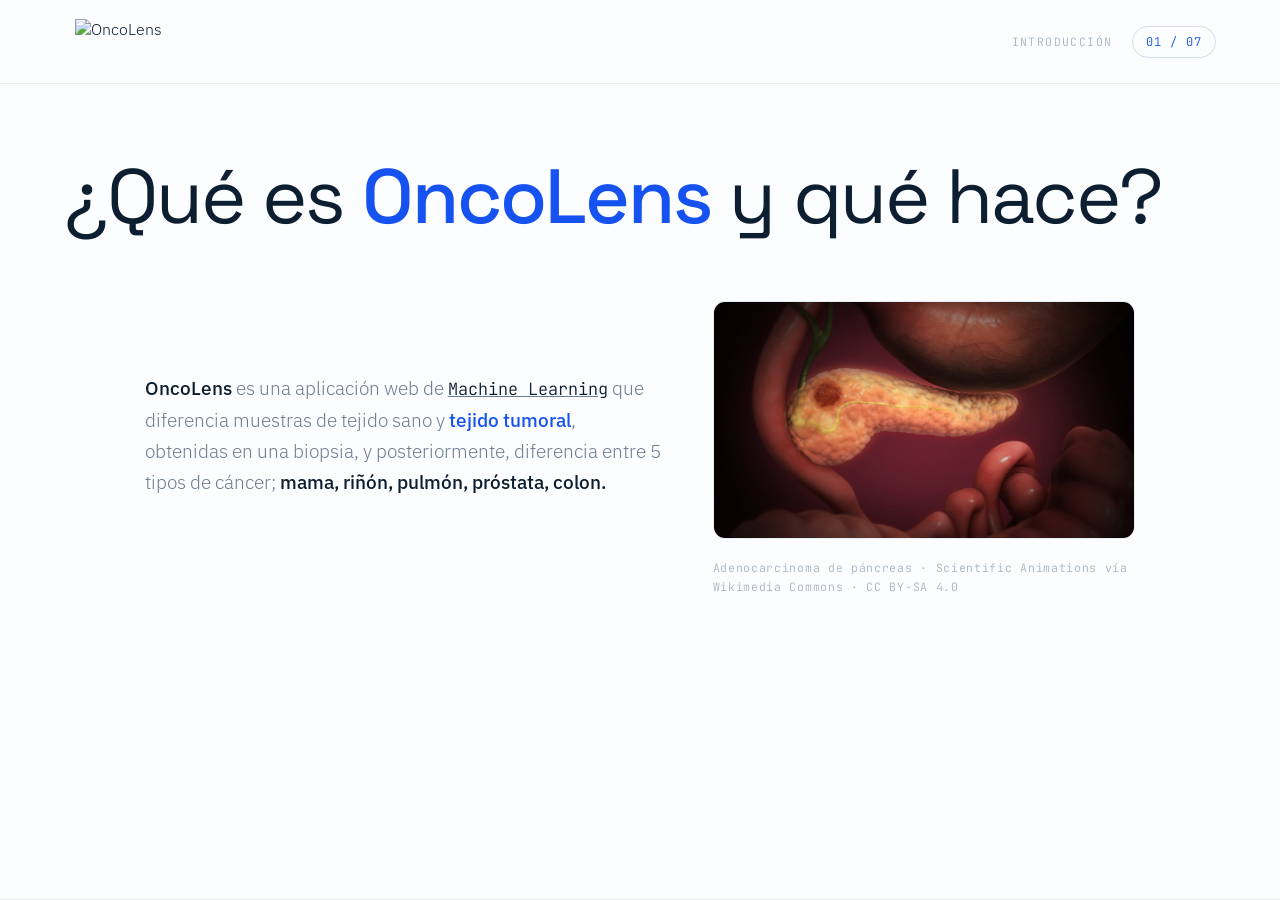
==== commit c84f608f: "feat(web): added pancreas js" ====
--- a/docs/tour/01-intro oncolens/index-01intro.html
+++ b/docs/tour/01-intro oncolens/index-01intro.html
@@ -31,24 +31,37 @@
   <!-- 1 · PORTADA -->
   <section class="tour-section tour-cover">
     <div class="tour-inner">
-      <p class="tour-eyebrow">Apartado 01 — Introducción</p>
-      <h1 class="tour-display">Un tumor deja huella <strong>en los genes que activa</strong></h1>
-      <p class="tour-lead">OncoLens lee esa huella.</p>
+      <h1 class="tour-display">¿Qué es <strong>OncoLens</strong> y qué hace?</h1>
+
+      <div class="tour-cover-body">
+        <p class="tour-lead"><strong>OncoLens</strong> es una aplicación web de <u><em>Machine Learning</em></u> que diferencia muestras de tejido sano y <span style="color: var(--accent); font-weight: 500;">tejido tumoral</span>, obtenidas en una biopsia, y posteriormente, diferencia entre 5 tipos de cáncer; <strong>mama, riñón, pulmón, próstata, colon.</strong></p>
+
+        <figure class="tour-figure">
+          <div class="deriva">
+            <img src="images intro/pancreatic_cancer.jpg" alt="Adenocarcinoma de páncreas, ilustración 3D">
+          </div>
+          <figcaption class="tour-figcaption">
+            Adenocarcinoma de páncreas · Scientific Animations vía Wikimedia Commons · CC BY-SA 4.0
+          </figcaption>
+        </figure>
+      </div>
+
+      <!--
       <dl class="tour-cover-meta">
         <div><dt>Muestras</dt><dd>1.680</dd></div>
         <div><dt>Genes por muestra</dt><dd>20.531</dd></div>
         <div><dt>Tipos de tumor</dt><dd>5</dd></div>
         <div><dt>Fuente</dt><dd>TCGA</dd></div>
       </dl>
+      -->
     </div>
   </section>
 
   <!-- 2 · QUÉ ES -->
   <section class="tour-section tour-section--surface">
     <div class="tour-inner">
-      <p class="tour-eyebrow">Qué es y qué hace</p>
-      <h2 class="tour-h2">Una aplicación web que clasifica tejido a partir de su perfil molecular</h2>
-      <p class="tour-lead">OncoLens diferencia muestras de tejido obtenidas en una biopsia entre <strong>tejido sano y tejido tumoral</strong>. Si el tejido es tumoral, distingue después entre <strong>cinco tipos de cáncer</strong>.</p>
+      <h2 class="tour-h2">¿Cómo funciona?</h2>
+      <p class="tour-lead"> El programa está preparado para que se le introduzca un documento .xlsx, .csv o .tsv con la expresión génica RNA-Seq que predice si tiene cáncer o no y qué tipo de entre los 5 con los modelos entrenados. <strong></strong></p>
       <div class="tour-grid">
         <article class="tour-card"><span class="tour-card-num">BRCA</span><p><strong>Mama</strong></p></article>
         <article class="tour-card"><span class="tour-card-num">KIRC</span><p><strong>Riñón</strong></p></article>
@@ -62,7 +75,6 @@
   <!-- 3 · CÓMO FUNCIONA -->
   <section class="tour-section">
     <div class="tour-inner">
-      <p class="tour-eyebrow">Cómo funciona</p>
       <h2 class="tour-h2">Se le entrega un archivo, devuelve una clasificación</h2>
       <p class="tour-lead">El programa admite un documento <em>xlsx</em>, <em>csv</em> o <em>tsv</em> con la expresión génica RNA-Seq de la muestra. A partir de ahí, dos modelos entrenados en cascada responden en orden.</p>
       <div class="tour-chain">
@@ -80,23 +92,27 @@
     </div>
   </section>
 
-  <section class="tour-section tour-section--surface">
+  <section class="tour-section">
   <div class="tour-inner tour-split">
     <div>
-      <p class="tour-eyebrow">Biología · antes de empezar</p>
+ 
       <h2 class="tour-h2">Todo esto ocurre <strong>a una escala que no vemos</strong></h2>
       <p class="tour-lead">Una biopsia empieza aquí: en un cuerpo, en un trozo de tejido del tamaño de un grano de arroz.</p>
-      <p class="tour-lead">Dentro hay células. Dentro de cada célula, un núcleo. Y dentro del núcleo, los genes cuya actividad mide OncoLens.</p>
+      <p class="tour-lead">A partir de cierto punto el ojo ya no llega y hace falta un microscopio. Ahí abajo hay células, y dentro de cada una, un núcleo.</p>
 
       <dl class="lens-readout">
         <div>
           <dt>Campo de visión</dt>
-          <dd><span id="fovN">28,0</span> <em id="fovU">cm</em></dd>
+          <dd><span id="fovN">280</span> <em id="fovU">mm</em></dd>
         </div>
         <div>
           <dt>Aumento</dt>
           <dd>×<span id="magN">1</span></dd>
         </div>
+        <div>
+          <dt>Técnica</dt>
+          <dd class="is-tec" id="tecN">Fotografía</dd>
+        </div>
       </dl>
 
       <div class="lens-ctl">
@@ -104,32 +120,33 @@
         <span class="lens-hint">o arrastra sobre la imagen</span>
       </div>
 
-      <p class="tour-note">Maqueta con dos capas de seis. Faltan tejido, célula, núcleo y ADN.</p>
+      <p class="tour-note">Cuatro capas reales. Las dos últimas son la misma muestra de tejido vista con inmunohistoquímica.</p>
     </div>
 
     <figure class="tour-figure">
       <div class="lens" id="lens">
         <div class="lens-layer" id="lensA"><img src="lente-01-brazo.webp" alt="Brazo sostenido por una mano"></div>
         <div class="lens-layer" id="lensB"><img src="lente-02-piel.webp" alt="Superficie de la piel ampliada"></div>
+        <div class="lens-layer" id="lensC"><img src="lente-03-tejido.webp" alt="Corte de tejido teñido"></div>
+        <div class="lens-layer" id="lensD"><img src="lente-05-campo.webp" alt="Campo de células en inmunofluorescencia"></div>
+        <div class="lens-layer" id="lensE"><img src="lente-06-celula.webp" alt="Una célula con su núcleo teñido de azul"></div>
         <div class="lens-ret"><span></span><span></span><span></span><span></span></div>
-        <div class="lens-scale"><b><span id="barN">28,0</span><i id="barU">cm</i></b><u></u></div>
-      </div>
-      <figcaption class="tour-figcaption">De la piel a la superficie cutánea · 28 cm → 1,2 mm</figcaption>
+        <div class="lens-scale"><b><span id="barN">280</span><i id="barU">mm</i></b><u></u></div>
+      </div>
+      <figcaption class="tour-figcaption">Del brazo al núcleo celular · 280 mm → 60 µm</figcaption>
       <div class="lens-credits">
-        <p><span>01</span> Brazo — <a href="https://www.pexels.com/" target="_blank" rel="noopener">Pexels</a> · licencia libre</p>
-        <p><span>02</span> Superficie cutánea — <a href="https://www.pexels.com/" target="_blank" rel="noopener">Pexels</a> · licencia libre</p>
-        <p><span>03</span> Tejido — KRT5 en cáncer de piel, anticuerpo CAB000027 · <a href="https://www.proteinatlas.org/ENSG00000186081-KRT5/cancer/skin+cancer#img" target="_blank" rel="noopener">Human Protein Atlas</a> · <a href="https://creativecommons.org/licenses/by/4.0/" target="_blank" rel="noopener">CC BY 4.0</a></p>
+        <p><span>01–02</span> Brazo y piel — <a href="https://www.pexels.com/" target="_blank" rel="noopener">Pexels</a> · licencia libre</p>
+        <p><span>03–04</span> Tejido y células — KRT5, anticuerpo CAB000027 · <a href="https://www.proteinatlas.org/ENSG00000186081-KRT5/cancer/skin+cancer#img" target="_blank" rel="noopener">Human Protein Atlas</a> · <a href="https://creativecommons.org/licenses/by/4.0/" target="_blank" rel="noopener">CC BY 4.0</a></p>
       </div>
     </figure>
   </div>
 </section>
 
-
   <!-- 4 · BIOLOGÍA · EL ADN -->
   <section class="tour-section tour-section--surface">
     <div class="tour-inner tour-split">
       <div>
-        <p class="tour-eyebrow">Biología · 1 de 4</p>
+       
         <h2 class="tour-h2">Cada célula guarda un libro de recetas</h2>
         <p class="tour-lead">En cada célula de nuestro organismo hay un <strong>núcleo</strong> donde se almacena la información genética en forma de <strong>ADN</strong>.</p>
         <p class="tour-lead">El ADN es una molécula que contiene todas las instrucciones necesarias para que funcione el cuerpo. El manual de instrucciones de la vida.</p>
@@ -169,7 +186,7 @@
   <!-- 5 · BIOLOGÍA · LOS GENES -->
   <section class="tour-section">
     <div class="tour-inner">
-      <p class="tour-eyebrow">Biología · 2 de 4</p>
+      
       <h2 class="tour-h2">Esa molécula está dividida en genes</h2>
       <p class="tour-lead">Cada <strong>gen</strong> es una instrucción concreta para hacer una cosa específica. El genoma humano tiene unos <strong>20.000</strong>.</p>
       <p class="tour-lead">Pero no todos están activos a la vez. Todas las células tienen los mismos genes y cada tipo de célula usa solo algunos: una célula de pulmón enciende un conjunto distinto al de una célula de próstata. Mismo libro, recetas diferentes.</p>
@@ -180,7 +197,6 @@
   <!-- 6 · BIOLOGÍA · EL mRNA -->
   <section class="tour-section tour-section--surface">
     <div class="tour-inner">
-      <p class="tour-eyebrow">Biología · 3 de 4</p>
       <h2 class="tour-h2">Un gen activo se copia en ARN mensajero</h2>
       <p class="tour-lead">Cuando la célula necesita una instrucción, hace <strong>copias temporales</strong> de ese gen. Esas copias se llaman <strong>ARN mensajero</strong> (mRNA). Son la fotocopia que llevas a la cocina para no manchar el libro.</p>
       <p class="tour-lead">Con esa fotocopia la célula fabrica una <strong>proteína</strong>, y las proteínas hacen todo el trabajo: colágeno para la piel, hemoglobina para transportar oxígeno, enzimas para digerir. Cuanto más se usa una receta, más fotocopias hay.</p>
@@ -205,7 +221,6 @@
   <!-- 7 · BIOLOGÍA · RNA-SEQ -->
   <section class="tour-section">
     <div class="tour-inner">
-      <p class="tour-eyebrow">Biología · 4 de 4</p>
       <h2 class="tour-h2">RNA-Seq cuenta esas copias</h2>
       <p class="tour-lead">Es la técnica de laboratorio que mide qué genes están activos en una muestra de tejido, y cuánto.</p>
       <div class="tour-steps">
@@ -233,7 +248,6 @@
   <!-- 8 · QUÉ SOLUCIONA -->
   <section class="tour-section tour-section--surface">
     <div class="tour-inner">
-      <p class="tour-eyebrow">Qué soluciona</p>
       <h2 class="tour-h2">Una segunda capa de evidencia, molecular y rápida</h2>
       <p class="tour-lead">Determinar el origen de un tumor es hoy trabajo de la histopatología, y en casos ambiguos el margen de duda es real. Un perfil molecular no la reemplaza, pero aporta un criterio independiente basado en datos.</p>
       <div class="tour-grid">
@@ -259,8 +273,7 @@
   <!-- 9 · A QUIÉN VA DIRIGIDO -->
   <section class="tour-section">
     <div class="tour-inner">
-      <p class="tour-eyebrow">A quién va dirigido</p>
-      <h2 class="tour-h2">A quien trabaja con datos genómicos, o quiere entenderlos</h2>
+      <h2 class="tour-h2">A quién va dirigido</h2>
       <div class="tour-limits">
         <article class="tour-limit">
           <h4>Investigación en oncología</h4>
@@ -281,8 +294,7 @@
   <!-- 10 · LO QUE NO ES -->
   <section class="tour-section tour-section--surface">
     <div class="tour-inner">
-      <p class="tour-eyebrow">Lo que no es</p>
-      <h2 class="tour-h2">Los límites, con la misma honestidad</h2>
+      <h2 class="tour-h2">Lo que no es</h2>
       <div class="tour-callout">
         <span>Aviso</span>
         <p><strong>OncoLens no es una herramienta diagnóstica.</strong> Es un proyecto académico de apoyo a la investigación. Sus resultados no constituyen un diagnóstico médico ni sustituyen la valoración de un profesional sanitario.</p>
@@ -328,7 +340,7 @@
 
 </main>
 
-<!--<script src="../script-tour.js"></script>-->
+<script src="../script-tour.js"></script>
 <script src="../lente-script.js"></script>
 </body>
 </html>
--- a/docs/tour/styles-tour.css
+++ b/docs/tour/styles-tour.css
@@ -571,6 +571,44 @@
 }
 
 /* =============================================================
+   PORTADA: contenido arriba, texto e imagen en dos columnas
+   ============================================================= */
+
+.tour-cover { align-items: flex-start; }
+
+.tour-cover .tour-display { margin-bottom: 0; }
+
+.tour-cover-body {
+  display: grid;
+  grid-template-columns: 1.1fr 0.9fr;
+  gap: clamp(32px, 5vw, 64px);
+  align-items: center;
+  margin-top: clamp(28px, 4vh, 44px);
+}
+
+/* la fila entra un poco por dentro del titular */
+.tour-cover-body {
+  align-items: center;
+  width: 86%;
+  margin-inline: auto;
+  gap: clamp(28px, 4vw, 52px);
+}
+
+.tour-cover-body .tour-figure {
+  margin-top: 28px;             /* ← esta es la que baja la imagen */
+}
+
+/* el párrafo ocupa todo el ancho de su columna */
+.tour-cover-body .tour-lead { max-width: none; }
+
+/* el pie deja de partirse y se alinea bajo la imagen */
+.tour-cover-body .tour-figcaption {
+  max-width: none;
+  text-align: left;
+  align-self: start;
+}
+
+/* =============================================================
    RESPONSIVE
    ============================================================= */
 
@@ -582,6 +620,7 @@
   }
   .tour-split--figure-left .tour-figure { order: 0; }
   .tour-figure svg { max-height: 36vh; }
+  .tour-cover-body { grid-template-columns: 1fr; gap: 32px; }
 }
 
 @media (max-width: 720px) {
@@ -605,80 +644,3 @@
   * { animation: none !important; transition: none !important; }
 }
 
-/* =============================================================
-   LENTE DE ESCALA — apartado 01
-   Depende de los tokens de styles-tour.css. Cargar DESPUES.
-   ============================================================= */
-
-/* ── LENTE DE ESCALA ────────────────────────────────────────── */
-.lens{
-  position:relative;width:100%;max-width:420px;
-  aspect-ratio:3/4;max-height:58vh;
-  border:1px solid var(--line);border-radius:12px;
-  overflow:hidden;background:var(--bg);
-  cursor:grab;touch-action:pan-y;
-  user-select:none;-webkit-user-select:none;
-}
-.lens:active{cursor:grabbing}
-.lens-layer{position:absolute;inset:0;will-change:transform,opacity;backface-visibility:hidden}
-.lens-layer img{
-  width:100%;height:100%;object-fit:cover;display:block;pointer-events:none;
-  border:0;border-radius:0;
-}
-#lensB{opacity:0}
-
-/* retícula: encuadra el punto de fuga sin taparlo */
-.lens-ret{position:absolute;inset:0;pointer-events:none;opacity:.55;transition:opacity .4s}
-.lens-ret span{position:absolute;width:13px;height:13px;border:1px solid var(--accent)}
-.lens-ret span:nth-child(1){left:14px;top:14px;border-right:0;border-bottom:0}
-.lens-ret span:nth-child(2){right:14px;top:14px;border-left:0;border-bottom:0}
-.lens-ret span:nth-child(3){left:14px;bottom:14px;border-right:0;border-top:0}
-.lens-ret span:nth-child(4){right:14px;bottom:14px;border-left:0;border-top:0}
-.lens.is-running .lens-ret{opacity:.22}
-
-/* barra de escala sobre la imagen */
-.lens-scale{
-  position:absolute;left:18px;bottom:18px;pointer-events:none;
-  font-family:var(--font-mono);
-  background:rgba(255,255,255,.82);backdrop-filter:blur(6px);
-  -webkit-backdrop-filter:blur(6px);
-  border:1px solid var(--line-strong);border-radius:7px;
-  padding:9px 12px 11px;
-}
-.lens-scale b{display:block;font-size:15px;font-weight:500;color:var(--ink);font-variant-numeric:tabular-nums;letter-spacing:.01em}
-.lens-scale b i{font-style:normal;font-size:.68em;color:var(--accent);margin-left:.3em}
-.lens-scale u{display:block;text-decoration:none;height:1px;background:var(--accent);width:64px;margin-top:8px;position:relative}
-.lens-scale u::before,.lens-scale u::after{content:'';position:absolute;top:-3px;width:1px;height:7px;background:var(--accent)}
-.lens-scale u::before{left:0}.lens-scale u::after{right:0}
-
-/* lectura y controles en la columna de texto */
-.lens-readout{
-  display:flex;flex-wrap:wrap;align-items:baseline;gap:12px 32px;
-  margin-top:40px;padding-top:26px;border-top:1px solid var(--line);
-}
-.lens-readout dt{font-family:var(--font-mono);font-size:11px;letter-spacing:.11em;text-transform:uppercase;color:var(--ink-faint);margin-bottom:7px}
-.lens-readout dd{font-family:var(--font-display);font-size:clamp(17px,1.5vw,21px);font-weight:500;color:var(--ink);font-variant-numeric:tabular-nums}
-.lens-readout dd em{font-style:normal;color:var(--data)}
-
-.lens-ctl{display:flex;align-items:center;gap:18px;margin-top:26px;flex-wrap:wrap}
-.lens-btn{
-  display:inline-flex;align-items:center;gap:10px;
-  padding:11px 22px;border:1px solid var(--line-strong);border-radius:100px;
-  background:var(--surface);color:var(--ink);
-  font-family:var(--font-body);font-size:14px;cursor:pointer;
-  transition:border-color .2s,color .2s;
-}
-.lens-btn:hover{border-color:var(--accent);color:var(--accent)}
-.lens-btn:focus-visible{outline:2px solid var(--accent);outline-offset:3px}
-.lens-hint{font-family:var(--font-mono);font-size:11px;letter-spacing:.06em;color:var(--ink-faint)}
-
-@media (max-width:1040px){
-  .lens{max-height:44vh;margin:0 auto}
-}
-@media (max-width:720px){
-  .lens{max-height:52vh}
-  .lens-hint{display:none}
-}
-@media (prefers-reduced-motion:reduce){
-  .lens-layer{transition:none!important}
-}
--- a/docs/tour/lente-styles.css
+++ b/docs/tour/lente-styles.css
@@ -109,4 +109,36 @@
 
 @media (max-width:720px){
   .lens-credits p{font-size:9px}
+}
+
+/* =============================================================
+   DERIVA LENTA SOBRE IMAGEN FIJA
+   ============================================================= */
+
+.deriva {
+  overflow: hidden;
+  border-radius: 12px;
+  border: 1px solid var(--line);
+  background: #140a10;
+  aspect-ratio: 16 / 9;
+}
+
+.deriva img {
+  width: 100%;
+  height: 100%;
+  object-fit: cover;
+  display: block;
+  border: 0;
+  border-radius: 0;
+  transform-origin: 26% 39%;
+  animation: deriva 18s ease-in-out infinite alternate;
+}
+
+@keyframes deriva {
+  from { transform: scale(1); }
+  to   { transform: scale(1.35); }
+}
+
+@media (prefers-reduced-motion: reduce) {
+  .deriva img { animation: none; }
 }
